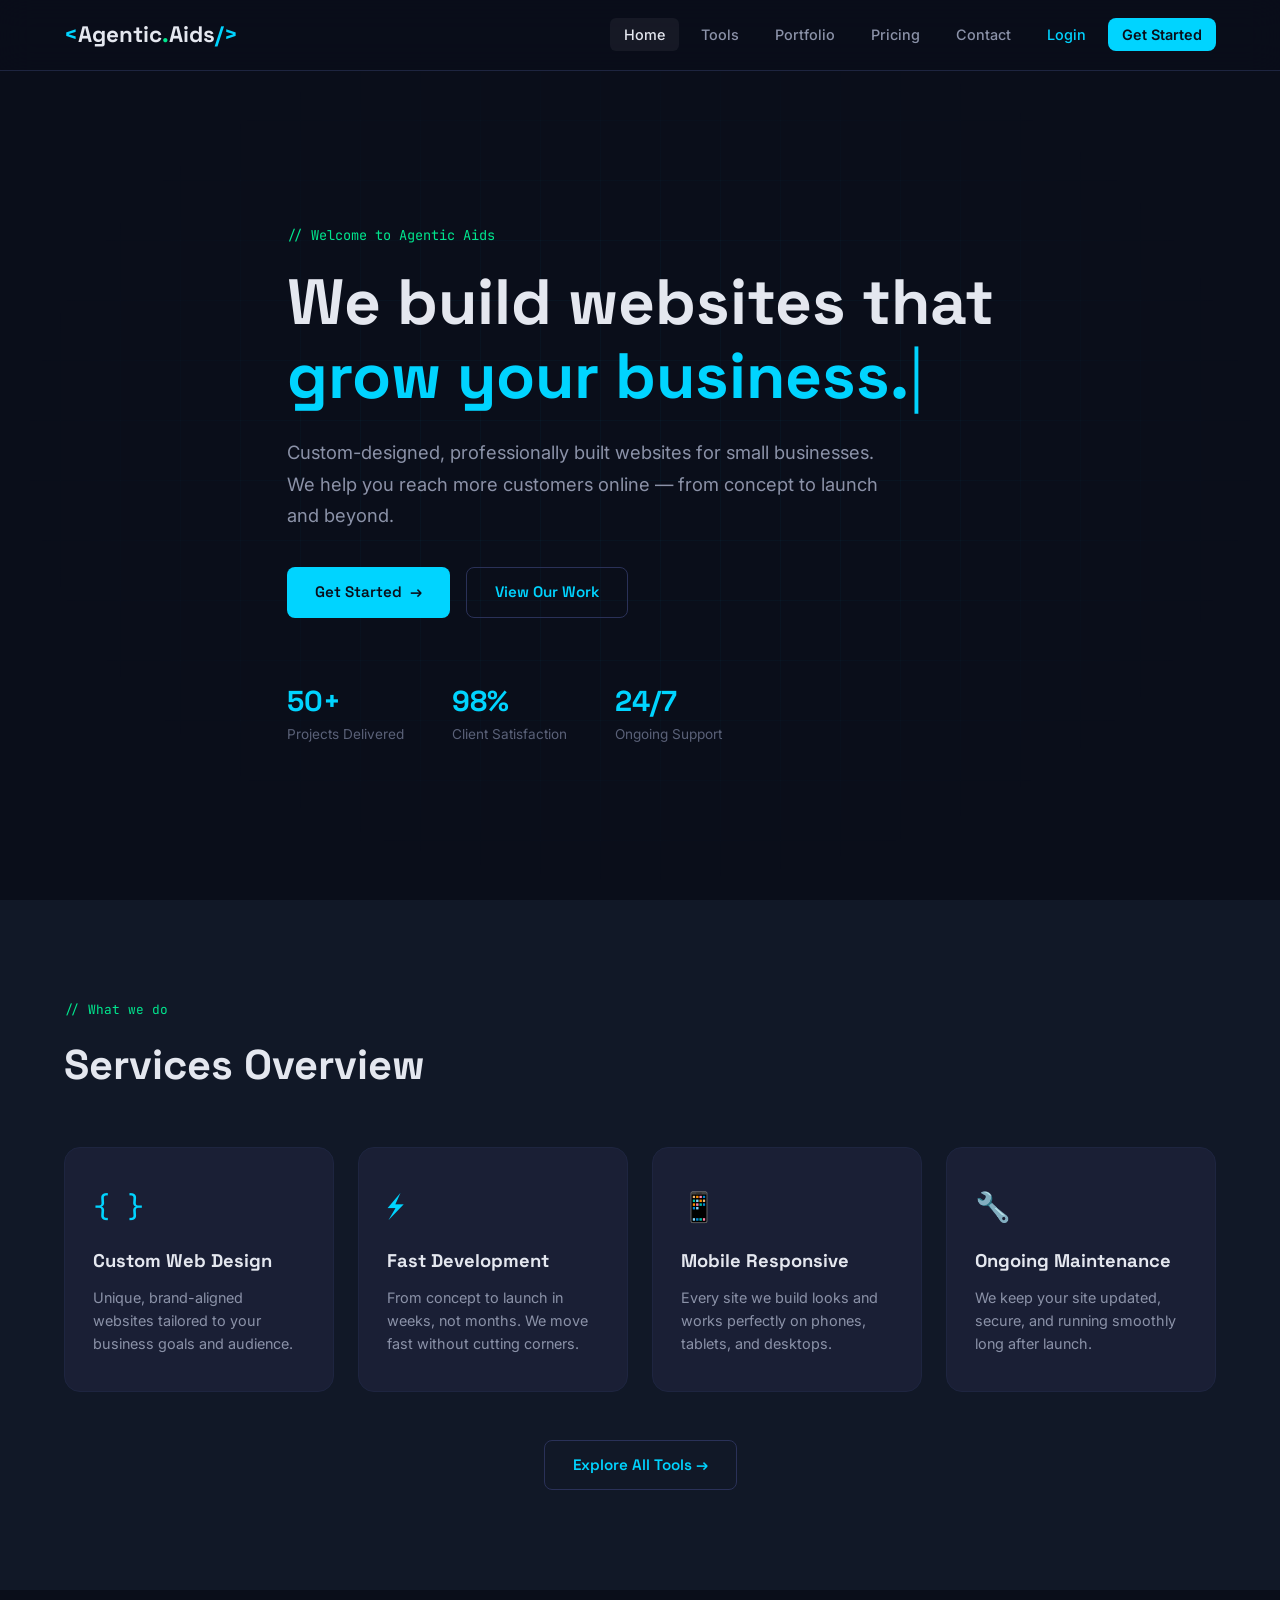
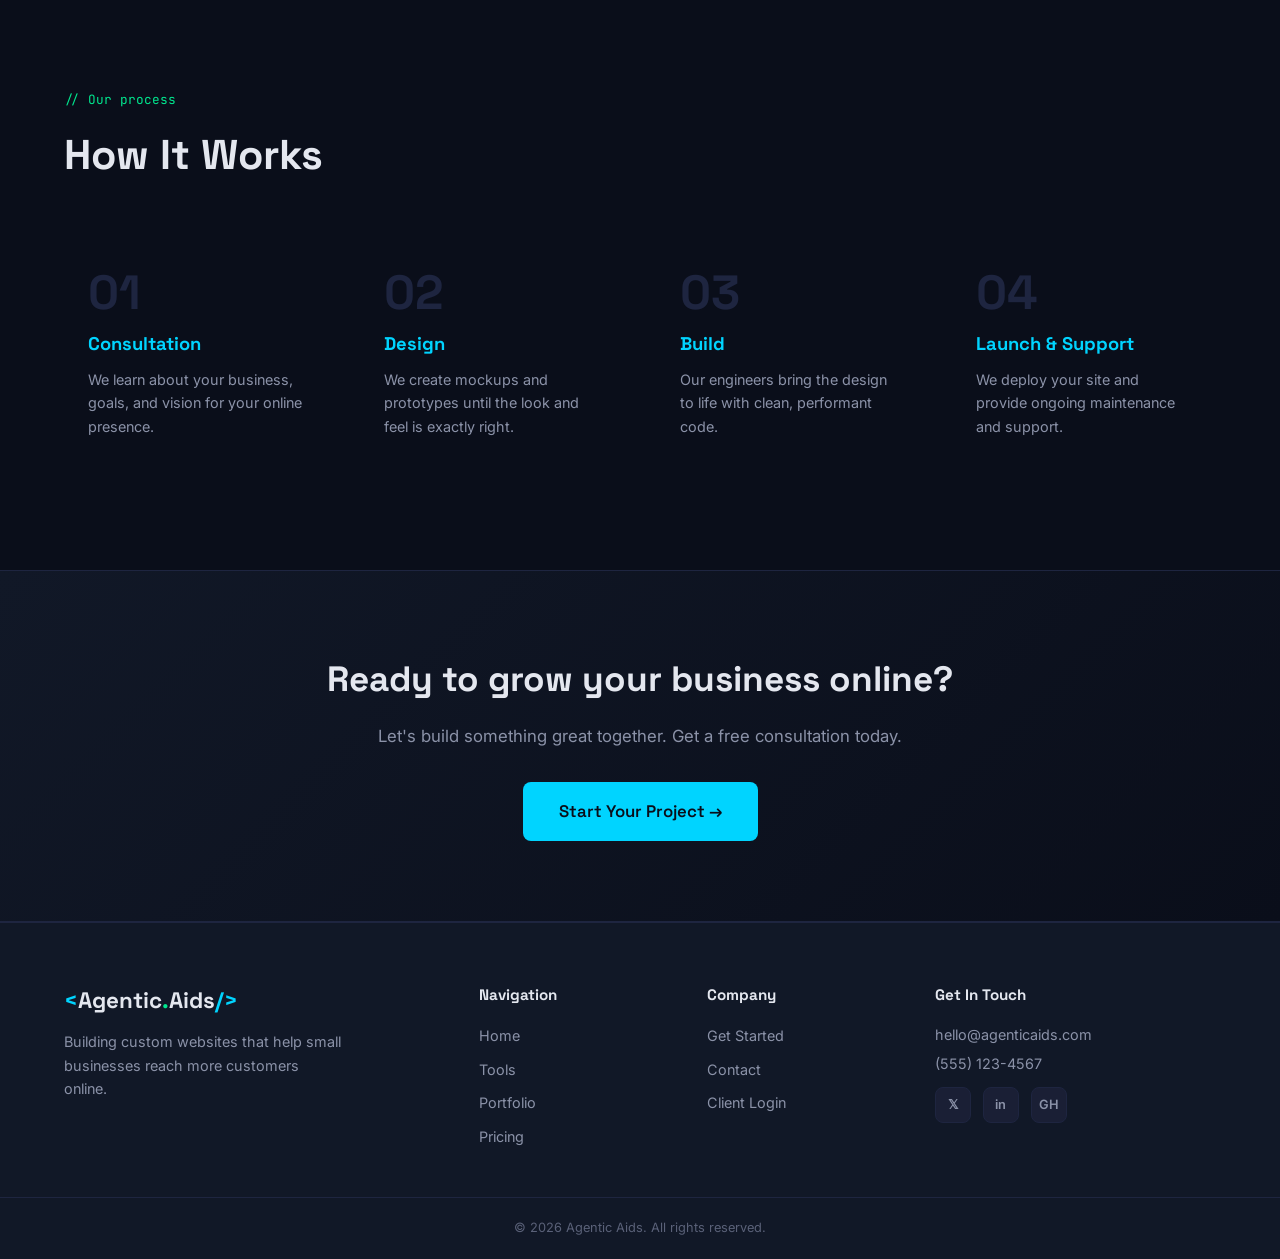
==== index.html @ c499a699 "Build complete Agentic Aids website with all pages and features - Home page with typing animation he" ====
<!DOCTYPE html>
<html lang="en">
<head>
  <meta charset="UTF-8">
  <meta name="viewport" content="width=device-width, initial-scale=1.0">
  <title>Agentic Aids – Custom Websites for Small Businesses</title>
  <link rel="preconnect" href="https://fonts.googleapis.com">
  <link rel="preconnect" href="https://fonts.gstatic.com" crossorigin>
  <link href="https://fonts.googleapis.com/css2?family=Space+Grotesk:wght@400;500;600;700&family=Inter:wght@300;400;500;600&family=JetBrains+Mono:wght@400;500&display=swap" rel="stylesheet">
  <link rel="stylesheet" href="css/style.css">
</head>
<body>
  <!-- Navbar -->
  <nav class="navbar" id="navbar">
    <div class="nav-container">
      <a href="index.html" class="nav-logo">
        <span class="logo-bracket">&lt;</span>Agentic<span class="logo-dot">.</span>Aids<span class="logo-bracket">/&gt;</span>
      </a>
      <button class="nav-toggle" id="navToggle" aria-label="Toggle navigation">
        <span></span><span></span><span></span>
      </button>
      <ul class="nav-menu" id="navMenu">
        <li><a href="index.html" class="nav-link active">Home</a></li>
        <li><a href="pages/tools.html" class="nav-link">Tools</a></li>
        <li><a href="pages/portfolio.html" class="nav-link">Portfolio</a></li>
        <li><a href="pages/pricing.html" class="nav-link">Pricing</a></li>
        <li><a href="pages/contact.html" class="nav-link">Contact</a></li>
        <li><a href="pages/login.html" class="nav-link nav-login">Login</a></li>
        <li><a href="pages/get-started.html" class="nav-link nav-cta">Get Started</a></li>
      </ul>
    </div>
  </nav>

  <!-- Hero Section -->
  <section class="hero">
    <div class="hero-bg-grid"></div>
    <div class="container hero-content">
      <p class="hero-tag">// Welcome to Agentic Aids</p>
      <h1 class="hero-title">
        We build websites that<br>
        <span class="typed-text" id="typedText"></span><span class="cursor">|</span>
      </h1>
      <p class="hero-subtitle">
        Custom-designed, professionally built websites for small businesses.
        We help you reach more customers online — from concept to launch and beyond.
      </p>
      <div class="hero-buttons">
        <a href="pages/get-started.html" class="btn btn-primary">Get Started <span class="btn-arrow">→</span></a>
        <a href="pages/portfolio.html" class="btn btn-outline">View Our Work</a>
      </div>
      <div class="hero-stats">
        <div class="stat">
          <span class="stat-number">50+</span>
          <span class="stat-label">Projects Delivered</span>
        </div>
        <div class="stat">
          <span class="stat-number">98%</span>
          <span class="stat-label">Client Satisfaction</span>
        </div>
        <div class="stat">
          <span class="stat-number">24/7</span>
          <span class="stat-label">Ongoing Support</span>
        </div>
      </div>
    </div>
  </section>

  <!-- Services Overview -->
  <section class="services-overview" id="services">
    <div class="container">
      <p class="section-tag">// What we do</p>
      <h2 class="section-title">Services Overview</h2>
      <div class="services-grid">
        <div class="service-card">
          <div class="service-icon">{ }</div>
          <h3>Custom Web Design</h3>
          <p>Unique, brand-aligned websites tailored to your business goals and audience.</p>
        </div>
        <div class="service-card">
          <div class="service-icon">⚡</div>
          <h3>Fast Development</h3>
          <p>From concept to launch in weeks, not months. We move fast without cutting corners.</p>
        </div>
        <div class="service-card">
          <div class="service-icon">📱</div>
          <h3>Mobile Responsive</h3>
          <p>Every site we build looks and works perfectly on phones, tablets, and desktops.</p>
        </div>
        <div class="service-card">
          <div class="service-icon">🔧</div>
          <h3>Ongoing Maintenance</h3>
          <p>We keep your site updated, secure, and running smoothly long after launch.</p>
        </div>
      </div>
      <div class="services-cta">
        <a href="pages/tools.html" class="btn btn-outline">Explore All Tools →</a>
      </div>
    </div>
  </section>

  <!-- How It Works -->
  <section class="how-it-works">
    <div class="container">
      <p class="section-tag">// Our process</p>
      <h2 class="section-title">How It Works</h2>
      <div class="process-steps">
        <div class="step">
          <div class="step-number">01</div>
          <h3>Consultation</h3>
          <p>We learn about your business, goals, and vision for your online presence.</p>
        </div>
        <div class="step">
          <div class="step-number">02</div>
          <h3>Design</h3>
          <p>We create mockups and prototypes until the look and feel is exactly right.</p>
        </div>
        <div class="step">
          <div class="step-number">03</div>
          <h3>Build</h3>
          <p>Our engineers bring the design to life with clean, performant code.</p>
        </div>
        <div class="step">
          <div class="step-number">04</div>
          <h3>Launch & Support</h3>
          <p>We deploy your site and provide ongoing maintenance and support.</p>
        </div>
      </div>
    </div>
  </section>

  <!-- CTA Section -->
  <section class="cta-section">
    <div class="container">
      <h2>Ready to grow your business online?</h2>
      <p>Let's build something great together. Get a free consultation today.</p>
      <a href="pages/get-started.html" class="btn btn-primary btn-lg">Start Your Project →</a>
    </div>
  </section>

  <!-- Footer -->
  <footer class="footer">
    <div class="container footer-grid">
      <div class="footer-brand">
        <a href="index.html" class="nav-logo">
          <span class="logo-bracket">&lt;</span>Agentic<span class="logo-dot">.</span>Aids<span class="logo-bracket">/&gt;</span>
        </a>
        <p>Building custom websites that help small businesses reach more customers online.</p>
      </div>
      <div class="footer-links">
        <h4>Navigation</h4>
        <ul>
          <li><a href="index.html">Home</a></li>
          <li><a href="pages/tools.html">Tools</a></li>
          <li><a href="pages/portfolio.html">Portfolio</a></li>
          <li><a href="pages/pricing.html">Pricing</a></li>
        </ul>
      </div>
      <div class="footer-links">
        <h4>Company</h4>
        <ul>
          <li><a href="pages/get-started.html">Get Started</a></li>
          <li><a href="pages/contact.html">Contact</a></li>
          <li><a href="pages/login.html">Client Login</a></li>
        </ul>
      </div>
      <div class="footer-contact">
        <h4>Get In Touch</h4>
        <p>hello@agenticaids.com</p>
        <p>(555) 123-4567</p>
        <div class="social-links">
          <a href="#" aria-label="Twitter">𝕏</a>
          <a href="#" aria-label="LinkedIn">in</a>
          <a href="#" aria-label="GitHub">GH</a>
        </div>
      </div>
    </div>
    <div class="footer-bottom">
      <p>&copy; 2026 Agentic Aids. All rights reserved.</p>
    </div>
  </footer>

  <script src="js/main.js"></script>
</body>
</html>
---- css/style.css ----
/* ========================================
   Agentic Aids – Main Stylesheet
   ======================================== */

/* --- CSS Variables / Theme --- */
:root {
  --bg-primary: #0a0e1a;
  --bg-secondary: #111827;
  --bg-card: #1a1f35;
  --bg-card-hover: #222845;
  --text-primary: #e4e7ef;
  --text-secondary: #8b92a8;
  --text-muted: #5a6178;
  --accent: #00d4ff;
  --accent-green: #00e88f;
  --accent-purple: #a855f7;
  --accent-glow: rgba(0, 212, 255, 0.15);
  --border: #1e2540;
  --border-hover: #2a3158;
  --radius: 10px;
  --radius-lg: 16px;
  --font-heading: 'Space Grotesk', sans-serif;
  --font-body: 'Inter', sans-serif;
  --font-mono: 'JetBrains Mono', monospace;
  --transition: 0.3s ease;
  --max-width: 1200px;
}

/* --- Reset & Base --- */
*, *::before, *::after {
  margin: 0;
  padding: 0;
  box-sizing: border-box;
}

html {
  scroll-behavior: smooth;
}

body {
  font-family: var(--font-body);
  background: var(--bg-primary);
  color: var(--text-primary);
  line-height: 1.6;
  -webkit-font-smoothing: antialiased;
}

a {
  color: var(--accent);
  text-decoration: none;
  transition: color var(--transition);
}

a:hover {
  color: var(--accent-green);
}

img {
  max-width: 100%;
  display: block;
}

.container {
  max-width: var(--max-width);
  margin: 0 auto;
  padding: 0 24px;
}

/* --- Navbar --- */
.navbar {
  position: fixed;
  top: 0;
  left: 0;
  right: 0;
  z-index: 1000;
  background: rgba(10, 14, 26, 0.85);
  backdrop-filter: blur(16px);
  border-bottom: 1px solid var(--border);
  transition: background var(--transition);
}

.nav-container {
  max-width: var(--max-width);
  margin: 0 auto;
  padding: 0 24px;
  display: flex;
  align-items: center;
  justify-content: space-between;
  height: 70px;
}

.nav-logo {
  font-family: var(--font-heading);
  font-size: 1.4rem;
  font-weight: 700;
  color: var(--text-primary);
}

.nav-logo:hover {
  color: var(--text-primary);
}

.logo-bracket {
  color: var(--accent);
}

.logo-dot {
  color: var(--accent-green);
}

.nav-menu {
  display: flex;
  align-items: center;
  list-style: none;
  gap: 8px;
}

.nav-link {
  font-family: var(--font-body);
  font-size: 0.9rem;
  font-weight: 500;
  color: var(--text-secondary);
  padding: 8px 14px;
  border-radius: 6px;
  transition: all var(--transition);
}

.nav-link:hover,
.nav-link.active {
  color: var(--text-primary);
  background: rgba(255, 255, 255, 0.05);
}

.nav-login {
  color: var(--accent);
}

.nav-cta {
  background: var(--accent);
  color: var(--bg-primary) !important;
  font-weight: 600;
  border-radius: 8px;
}

.nav-cta:hover {
  background: var(--accent-green);
  color: var(--bg-primary) !important;
}

/* Hamburger */
.nav-toggle {
  display: none;
  flex-direction: column;
  gap: 5px;
  background: none;
  border: none;
  cursor: pointer;
  padding: 4px;
}

.nav-toggle span {
  display: block;
  width: 24px;
  height: 2px;
  background: var(--text-primary);
  border-radius: 2px;
  transition: all var(--transition);
}

/* --- Buttons --- */
.btn {
  display: inline-flex;
  align-items: center;
  gap: 8px;
  font-family: var(--font-heading);
  font-size: 0.95rem;
  font-weight: 600;
  padding: 12px 28px;
  border-radius: 8px;
  border: none;
  cursor: pointer;
  transition: all var(--transition);
  text-decoration: none;
}

.btn-primary {
  background: var(--accent);
  color: var(--bg-primary);
}

.btn-primary:hover {
  background: var(--accent-green);
  color: var(--bg-primary);
  transform: translateY(-2px);
  box-shadow: 0 8px 30px rgba(0, 212, 255, 0.25);
}

.btn-outline {
  background: transparent;
  color: var(--accent);
  border: 1px solid var(--border-hover);
}

.btn-outline:hover {
  border-color: var(--accent);
  background: var(--accent-glow);
  color: var(--accent);
  transform: translateY(-2px);
}

.btn-lg {
  padding: 16px 36px;
  font-size: 1.05rem;
}

.btn-arrow {
  transition: transform var(--transition);
}

.btn:hover .btn-arrow {
  transform: translateX(4px);
}

/* --- Hero --- */
.hero {
  position: relative;
  min-height: 100vh;
  display: flex;
  align-items: center;
  padding-top: 70px;
  overflow: hidden;
}

.hero-bg-grid {
  position: absolute;
  inset: 0;
  background-image:
    linear-gradient(rgba(0, 212, 255, 0.03) 1px, transparent 1px),
    linear-gradient(90deg, rgba(0, 212, 255, 0.03) 1px, transparent 1px);
  background-size: 60px 60px;
  mask-image: radial-gradient(ellipse at center, black 30%, transparent 70%);
}

.hero-content {
  position: relative;
  z-index: 1;
  padding: 80px 24px;
}

.hero-tag {
  font-family: var(--font-mono);
  font-size: 0.85rem;
  color: var(--accent-green);
  margin-bottom: 20px;
}

.hero-title {
  font-family: var(--font-heading);
  font-size: clamp(2.4rem, 5vw, 4rem);
  font-weight: 700;
  line-height: 1.15;
  margin-bottom: 24px;
}

.typed-text {
  color: var(--accent);
}

.cursor {
  color: var(--accent);
  animation: blink 1s step-end infinite;
  font-weight: 300;
}

@keyframes blink {
  50% { opacity: 0; }
}

.hero-subtitle {
  font-size: 1.15rem;
  color: var(--text-secondary);
  max-width: 600px;
  margin-bottom: 36px;
  line-height: 1.7;
}

.hero-buttons {
  display: flex;
  gap: 16px;
  flex-wrap: wrap;
  margin-bottom: 60px;
}

.hero-stats {
  display: flex;
  gap: 48px;
  flex-wrap: wrap;
}

.stat {
  display: flex;
  flex-direction: column;
}

.stat-number {
  font-family: var(--font-heading);
  font-size: 1.8rem;
  font-weight: 700;
  color: var(--accent);
}

.stat-label {
  font-size: 0.85rem;
  color: var(--text-muted);
}

/* --- Section Styles --- */
.section-tag {
  font-family: var(--font-mono);
  font-size: 0.8rem;
  color: var(--accent-green);
  margin-bottom: 12px;
}

.section-title {
  font-family: var(--font-heading);
  font-size: clamp(1.8rem, 3.5vw, 2.6rem);
  font-weight: 700;
  margin-bottom: 48px;
}

/* --- Services Overview --- */
.services-overview {
  padding: 100px 0;
  background: var(--bg-secondary);
}

.services-grid {
  display: grid;
  grid-template-columns: repeat(auto-fit, minmax(260px, 1fr));
  gap: 24px;
  margin-bottom: 48px;
}

.service-card {
  background: var(--bg-card);
  border: 1px solid var(--border);
  border-radius: var(--radius-lg);
  padding: 36px 28px;
  transition: all var(--transition);
}

.service-card:hover {
  border-color: var(--accent);
  background: var(--bg-card-hover);
  transform: translateY(-4px);
  box-shadow: 0 12px 40px rgba(0, 212, 255, 0.08);
}

.service-icon {
  font-family: var(--font-mono);
  font-size: 1.8rem;
  margin-bottom: 16px;
  color: var(--accent);
}

.service-card h3 {
  font-family: var(--font-heading);
  font-size: 1.15rem;
  margin-bottom: 10px;
}

.service-card p {
  color: var(--text-secondary);
  font-size: 0.9rem;
  line-height: 1.6;
}

.services-cta {
  text-align: center;
}

/* --- How It Works --- */
.how-it-works {
  padding: 100px 0;
}

.process-steps {
  display: grid;
  grid-template-columns: repeat(auto-fit, minmax(240px, 1fr));
  gap: 32px;
}

.step {
  position: relative;
  padding: 32px 24px;
}

.step-number {
  font-family: var(--font-heading);
  font-size: 3rem;
  font-weight: 700;
  color: var(--border);
  margin-bottom: 12px;
  line-height: 1;
}

.step h3 {
  font-family: var(--font-heading);
  font-size: 1.15rem;
  margin-bottom: 10px;
  color: var(--accent);
}

.step p {
  color: var(--text-secondary);
  font-size: 0.9rem;
}

/* --- CTA Section --- */
.cta-section {
  padding: 80px 0;
  text-align: center;
  background: linear-gradient(135deg, var(--bg-secondary) 0%, var(--bg-primary) 100%);
  border-top: 1px solid var(--border);
  border-bottom: 1px solid var(--border);
}

.cta-section h2 {
  font-family: var(--font-heading);
  font-size: clamp(1.6rem, 3vw, 2.2rem);
  margin-bottom: 16px;
}

.cta-section p {
  color: var(--text-secondary);
  margin-bottom: 32px;
  font-size: 1.05rem;
}

/* --- Footer --- */
.footer {
  padding: 60px 0 0;
  background: var(--bg-secondary);
  border-top: 1px solid var(--border);
}

.footer-grid {
  display: grid;
  grid-template-columns: 2fr 1fr 1fr 1.5fr;
  gap: 40px;
  padding-bottom: 40px;
}

.footer-brand p {
  color: var(--text-secondary);
  font-size: 0.9rem;
  margin-top: 12px;
  max-width: 280px;
}

.footer-links h4,
.footer-contact h4 {
  font-family: var(--font-heading);
  font-size: 0.95rem;
  margin-bottom: 16px;
  color: var(--text-primary);
}

.footer-links ul {
  list-style: none;
}

.footer-links li {
  margin-bottom: 8px;
}

.footer-links a {
  color: var(--text-secondary);
  font-size: 0.9rem;
}

.footer-links a:hover {
  color: var(--accent);
}

.footer-contact p {
  color: var(--text-secondary);
  font-size: 0.9rem;
  margin-bottom: 6px;
}

.social-links {
  display: flex;
  gap: 12px;
  margin-top: 12px;
}

.social-links a {
  display: flex;
  align-items: center;
  justify-content: center;
  width: 36px;
  height: 36px;
  border-radius: 8px;
  background: var(--bg-card);
  border: 1px solid var(--border);
  color: var(--text-secondary);
  font-size: 0.8rem;
  font-weight: 600;
  transition: all var(--transition);
}

.social-links a:hover {
  border-color: var(--accent);
  color: var(--accent);
  background: var(--accent-glow);
}

.footer-bottom {
  border-top: 1px solid var(--border);
  padding: 20px 0;
  text-align: center;
}

.footer-bottom p {
  color: var(--text-muted);
  font-size: 0.8rem;
}

/* --- Page Header (for sub-pages) --- */
.page-header {
  padding: 140px 0 60px;
  background: var(--bg-secondary);
  border-bottom: 1px solid var(--border);
}

.page-header .section-tag {
  margin-bottom: 8px;
}

.page-header .section-title {
  margin-bottom: 12px;
}

.page-header p {
  color: var(--text-secondary);
  max-width: 600px;
  font-size: 1.05rem;
}

/* --- Forms --- */
.form-group {
  margin-bottom: 20px;
}

.form-group label {
  display: block;
  font-family: var(--font-heading);
  font-size: 0.85rem;
  font-weight: 500;
  color: var(--text-secondary);
  margin-bottom: 6px;
}

.form-group input,
.form-group textarea,
.form-group select {
  width: 100%;
  padding: 12px 16px;
  background: var(--bg-card);
  border: 1px solid var(--border);
  border-radius: 8px;
  color: var(--text-primary);
  font-family: var(--font-body);
  font-size: 0.95rem;
  transition: all var(--transition);
}

.form-group input:focus,
.form-group textarea:focus,
.form-group select:focus {
  outline: none;
  border-color: var(--accent);
  box-shadow: 0 0 0 3px var(--accent-glow);
}

.form-group textarea {
  resize: vertical;
  min-height: 120px;
}

.form-group input::placeholder,
.form-group textarea::placeholder {
  color: var(--text-muted);
}

.form-error {
  color: #ff5c5c;
  font-size: 0.8rem;
  margin-top: 4px;
  display: none;
}

.form-group.error input,
.form-group.error textarea {
  border-color: #ff5c5c;
}

.form-group.error .form-error {
  display: block;
}

/* --- Tools Page --- */
.tools-grid {
  display: grid;
  grid-template-columns: repeat(auto-fit, minmax(300px, 1fr));
  gap: 24px;
  padding: 80px 0;
}

.tool-card {
  background: var(--bg-card);
  border: 1px solid var(--border);
  border-radius: var(--radius-lg);
  padding: 36px 28px;
  transition: all var(--transition);
}

.tool-card:hover {
  border-color: var(--accent);
  transform: translateY(-4px);
  box-shadow: 0 12px 40px rgba(0, 212, 255, 0.08);
}

.tool-icon {
  width: 48px;
  height: 48px;
  border-radius: 12px;
  background: var(--accent-glow);
  display: flex;
  align-items: center;
  justify-content: center;
  font-size: 1.4rem;
  margin-bottom: 20px;
}

.tool-card h3 {
  font-family: var(--font-heading);
  font-size: 1.1rem;
  margin-bottom: 10px;
}

.tool-card p {
  color: var(--text-secondary);
  font-size: 0.9rem;
  line-height: 1.6;
}

.tool-card .tool-tags {
  display: flex;
  flex-wrap: wrap;
  gap: 8px;
  margin-top: 16px;
}

.tool-tag {
  font-family: var(--font-mono);
  font-size: 0.7rem;
  padding: 4px 10px;
  background: rgba(0, 212, 255, 0.08);
  border: 1px solid var(--border);
  border-radius: 20px;
  color: var(--accent);
}

/* --- Portfolio Page --- */
.portfolio-grid {
  display: grid;
  grid-template-columns: repeat(auto-fit, minmax(340px, 1fr));
  gap: 28px;
  padding: 80px 0;
}

.portfolio-card {
  background: var(--bg-card);
  border: 1px solid var(--border);
  border-radius: var(--radius-lg);
  overflow: hidden;
  transition: all var(--transition);
}

.portfolio-card:hover {
  border-color: var(--accent);
  transform: translateY(-4px);
  box-shadow: 0 12px 40px rgba(0, 212, 255, 0.08);
}

.portfolio-image {
  width: 100%;
  height: 200px;
  background: linear-gradient(135deg, var(--bg-secondary), var(--bg-card-hover));
  display: flex;
  align-items: center;
  justify-content: center;
  font-family: var(--font-mono);
  color: var(--text-muted);
  font-size: 0.85rem;
  border-bottom: 1px solid var(--border);
}

.portfolio-info {
  padding: 24px;
}

.portfolio-info h3 {
  font-family: var(--font-heading);
  font-size: 1.1rem;
  margin-bottom: 8px;
}

.portfolio-info p {
  color: var(--text-secondary);
  font-size: 0.9rem;
  margin-bottom: 12px;
  line-height: 1.6;
}

.portfolio-tech {
  display: flex;
  flex-wrap: wrap;
  gap: 6px;
  margin-bottom: 16px;
}

.portfolio-tech span {
  font-family: var(--font-mono);
  font-size: 0.7rem;
  padding: 3px 10px;
  background: rgba(0, 232, 143, 0.08);
  border: 1px solid rgba(0, 232, 143, 0.2);
  border-radius: 20px;
  color: var(--accent-green);
}

.portfolio-link {
  font-family: var(--font-heading);
  font-size: 0.85rem;
  font-weight: 600;
}

/* --- Pricing Page --- */
.pricing-grid {
  display: grid;
  grid-template-columns: repeat(auto-fit, minmax(300px, 1fr));
  gap: 28px;
  padding: 80px 0;
}

.pricing-card {
  background: var(--bg-card);
  border: 1px solid var(--border);
  border-radius: var(--radius-lg);
  padding: 40px 32px;
  transition: all var(--transition);
  position: relative;
}

.pricing-card.popular {
  border-color: var(--accent);
  box-shadow: 0 0 60px rgba(0, 212, 255, 0.1);
}

.pricing-badge {
  position: absolute;
  top: -12px;
  left: 50%;
  transform: translateX(-50%);
  background: var(--accent);
  color: var(--bg-primary);
  font-family: var(--font-heading);
  font-size: 0.75rem;
  font-weight: 700;
  padding: 4px 16px;
  border-radius: 20px;
  text-transform: uppercase;
  letter-spacing: 0.05em;
}

.pricing-card h3 {
  font-family: var(--font-heading);
  font-size: 1.2rem;
  margin-bottom: 8px;
}

.pricing-card .price {
  font-family: var(--font-heading);
  font-size: 2.8rem;
  font-weight: 700;
  color: var(--accent);
  margin-bottom: 4px;
}

.pricing-card .price-period {
  color: var(--text-muted);
  font-size: 0.85rem;
  margin-bottom: 28px;
}

.pricing-features {
  list-style: none;
  margin-bottom: 32px;
}

.pricing-features li {
  padding: 8px 0;
  font-size: 0.9rem;
  color: var(--text-secondary);
  border-bottom: 1px solid var(--border);
  display: flex;
  align-items: center;
  gap: 10px;
}

.pricing-features li::before {
  content: '✓';
  color: var(--accent-green);
  font-weight: 700;
}

.pricing-card .btn {
  width: 100%;
  justify-content: center;
}

/* --- Contact Page --- */
.contact-grid {
  display: grid;
  grid-template-columns: 1.2fr 1fr;
  gap: 48px;
  padding: 80px 0;
}

.contact-info-cards {
  display: flex;
  flex-direction: column;
  gap: 20px;
}

.contact-info-card {
  background: var(--bg-card);
  border: 1px solid var(--border);
  border-radius: var(--radius);
  padding: 24px;
}

.contact-info-card h4 {
  font-family: var(--font-heading);
  font-size: 0.95rem;
  margin-bottom: 8px;
}

.contact-info-card p {
  color: var(--text-secondary);
  font-size: 0.9rem;
}

/* --- Login Page --- */
.auth-container {
  min-height: 100vh;
  display: flex;
  align-items: center;
  justify-content: center;
  padding: 100px 24px 40px;
}

.auth-card {
  background: var(--bg-card);
  border: 1px solid var(--border);
  border-radius: var(--radius-lg);
  padding: 48px 40px;
  width: 100%;
  max-width: 440px;
}

.auth-card h2 {
  font-family: var(--font-heading);
  font-size: 1.6rem;
  margin-bottom: 8px;
}

.auth-card .auth-subtitle {
  color: var(--text-secondary);
  font-size: 0.9rem;
  margin-bottom: 32px;
}

.auth-tabs {
  display: flex;
  gap: 4px;
  background: var(--bg-primary);
  border-radius: 8px;
  padding: 4px;
  margin-bottom: 28px;
}

.auth-tab {
  flex: 1;
  padding: 10px;
  text-align: center;
  font-family: var(--font-heading);
  font-size: 0.9rem;
  font-weight: 600;
  background: none;
  border: none;
  color: var(--text-muted);
  border-radius: 6px;
  cursor: pointer;
  transition: all var(--transition);
}

.auth-tab.active {
  background: var(--bg-card-hover);
  color: var(--text-primary);
}

.auth-form {
  display: none;
}

.auth-form.active {
  display: block;
}

.auth-card .btn {
  width: 100%;
  justify-content: center;
  margin-top: 8px;
}

.password-toggle {
  position: relative;
}

.password-toggle button {
  position: absolute;
  right: 12px;
  top: 50%;
  transform: translateY(-50%);
  background: none;
  border: none;
  color: var(--text-muted);
  cursor: pointer;
  font-size: 0.8rem;
  font-family: var(--font-mono);
}

/* --- Get Started Page --- */
.get-started-grid {
  display: grid;
  grid-template-columns: 1fr 1fr;
  gap: 60px;
  padding: 80px 0;
}

.process-timeline {
  display: flex;
  flex-direction: column;
  gap: 28px;
}

.timeline-step {
  display: flex;
  gap: 20px;
}

.timeline-dot {
  width: 40px;
  height: 40px;
  border-radius: 50%;
  background: var(--accent-glow);
  border: 2px solid var(--accent);
  display: flex;
  align-items: center;
  justify-content: center;
  font-family: var(--font-heading);
  font-size: 0.85rem;
  font-weight: 700;
  color: var(--accent);
  flex-shrink: 0;
}

.timeline-content h4 {
  font-family: var(--font-heading);
  font-size: 1rem;
  margin-bottom: 4px;
}

.timeline-content p {
  color: var(--text-secondary);
  font-size: 0.85rem;
}

/* --- Success Message --- */
.form-success {
  display: none;
  text-align: center;
  padding: 40px 20px;
}

.form-success.show {
  display: block;
}

.form-success h3 {
  font-family: var(--font-heading);
  font-size: 1.4rem;
  color: var(--accent-green);
  margin-bottom: 12px;
}

.form-success p {
  color: var(--text-secondary);
}

/* --- Responsive --- */
@media (max-width: 768px) {
  .nav-toggle {
    display: flex;
  }

  .nav-menu {
    position: fixed;
    top: 70px;
    left: 0;
    right: 0;
    bottom: 0;
    background: var(--bg-primary);
    flex-direction: column;
    align-items: center;
    justify-content: center;
    gap: 12px;
    transform: translateX(100%);
    transition: transform var(--transition);
  }

  .nav-menu.open {
    transform: translateX(0);
  }

  .hero-content {
    padding: 40px 24px;
  }

  .hero-stats {
    gap: 24px;
  }

  .footer-grid {
    grid-template-columns: 1fr;
    gap: 32px;
  }

  .contact-grid {
    grid-template-columns: 1fr;
  }

  .get-started-grid {
    grid-template-columns: 1fr;
  }

  .pricing-grid {
    grid-template-columns: 1fr;
    max-width: 400px;
    margin: 0 auto;
  }

  .portfolio-grid {
    grid-template-columns: 1fr;
  }

  .auth-card {
    padding: 32px 24px;
  }
}

@media (max-width: 480px) {
  .hero-title {
    font-size: 1.8rem;
  }

  .hero-buttons {
    flex-direction: column;
  }

  .hero-buttons .btn {
    width: 100%;
    justify-content: center;
  }
}
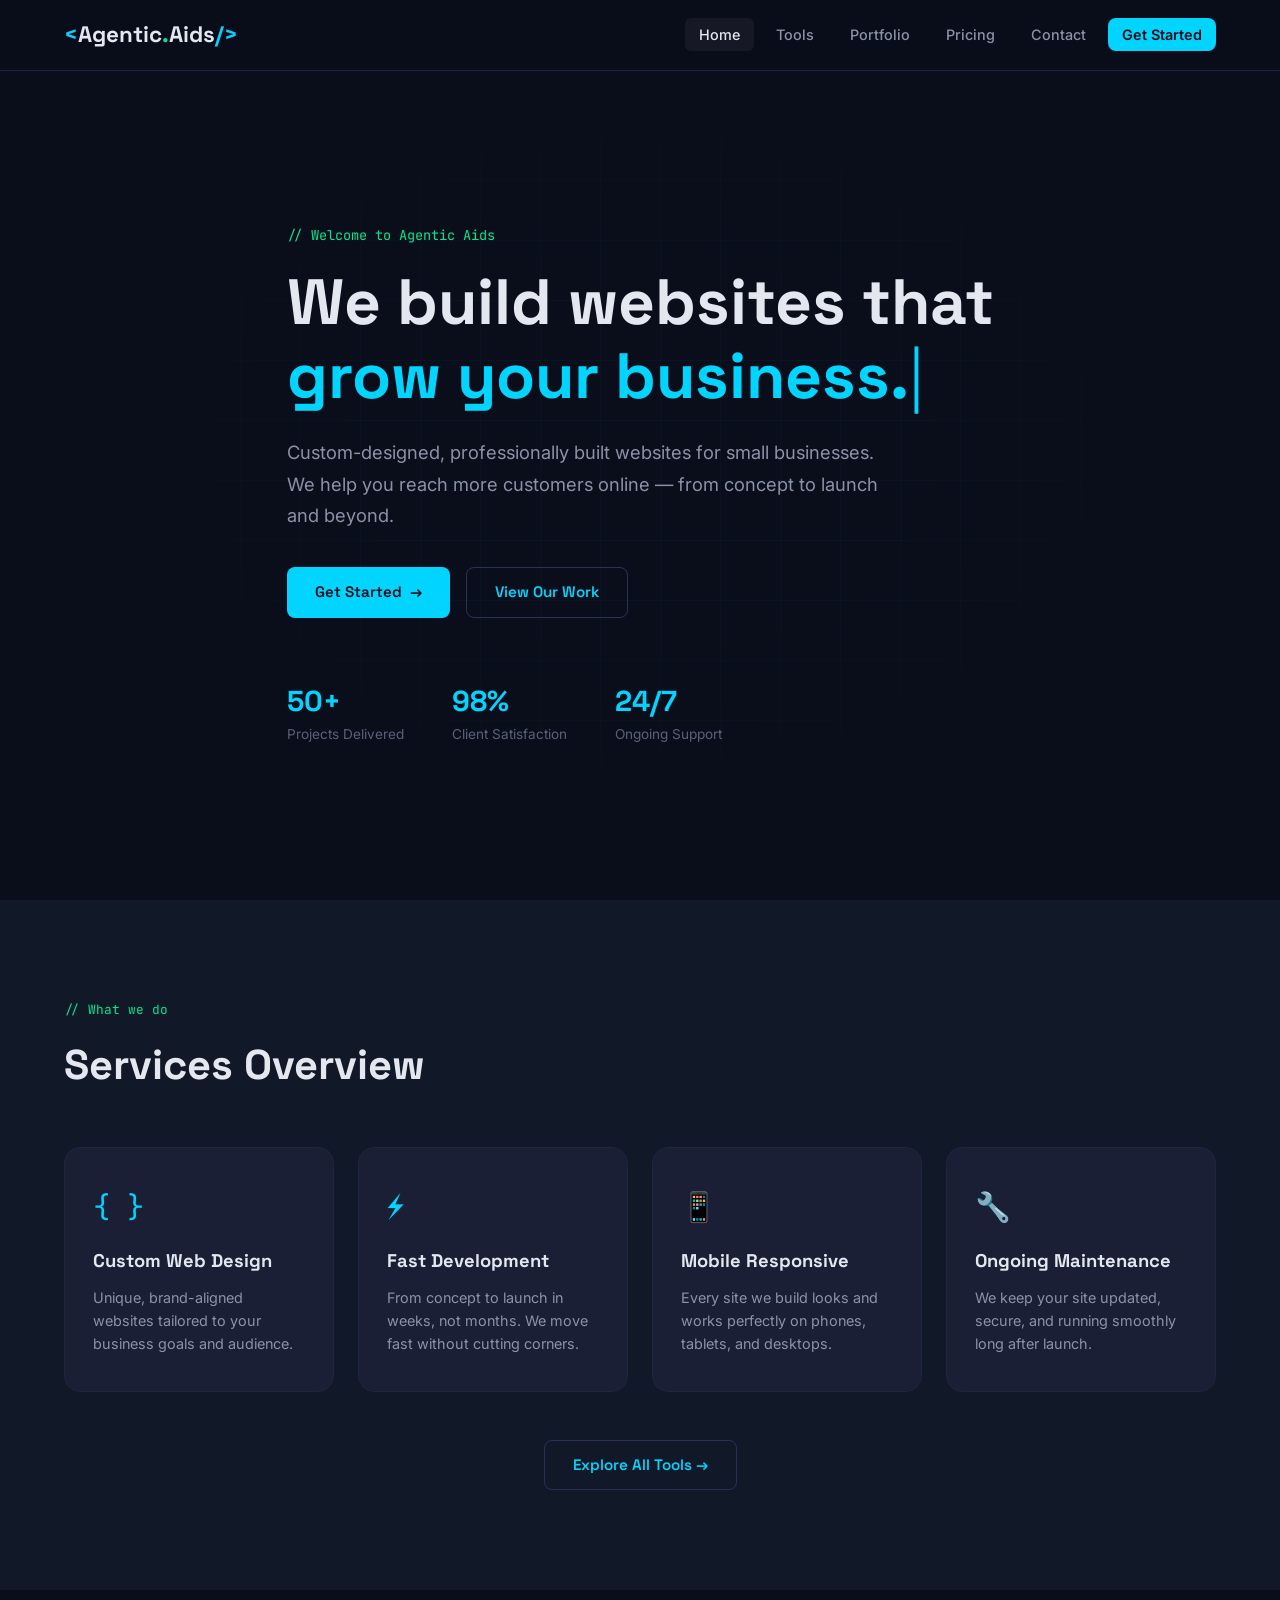
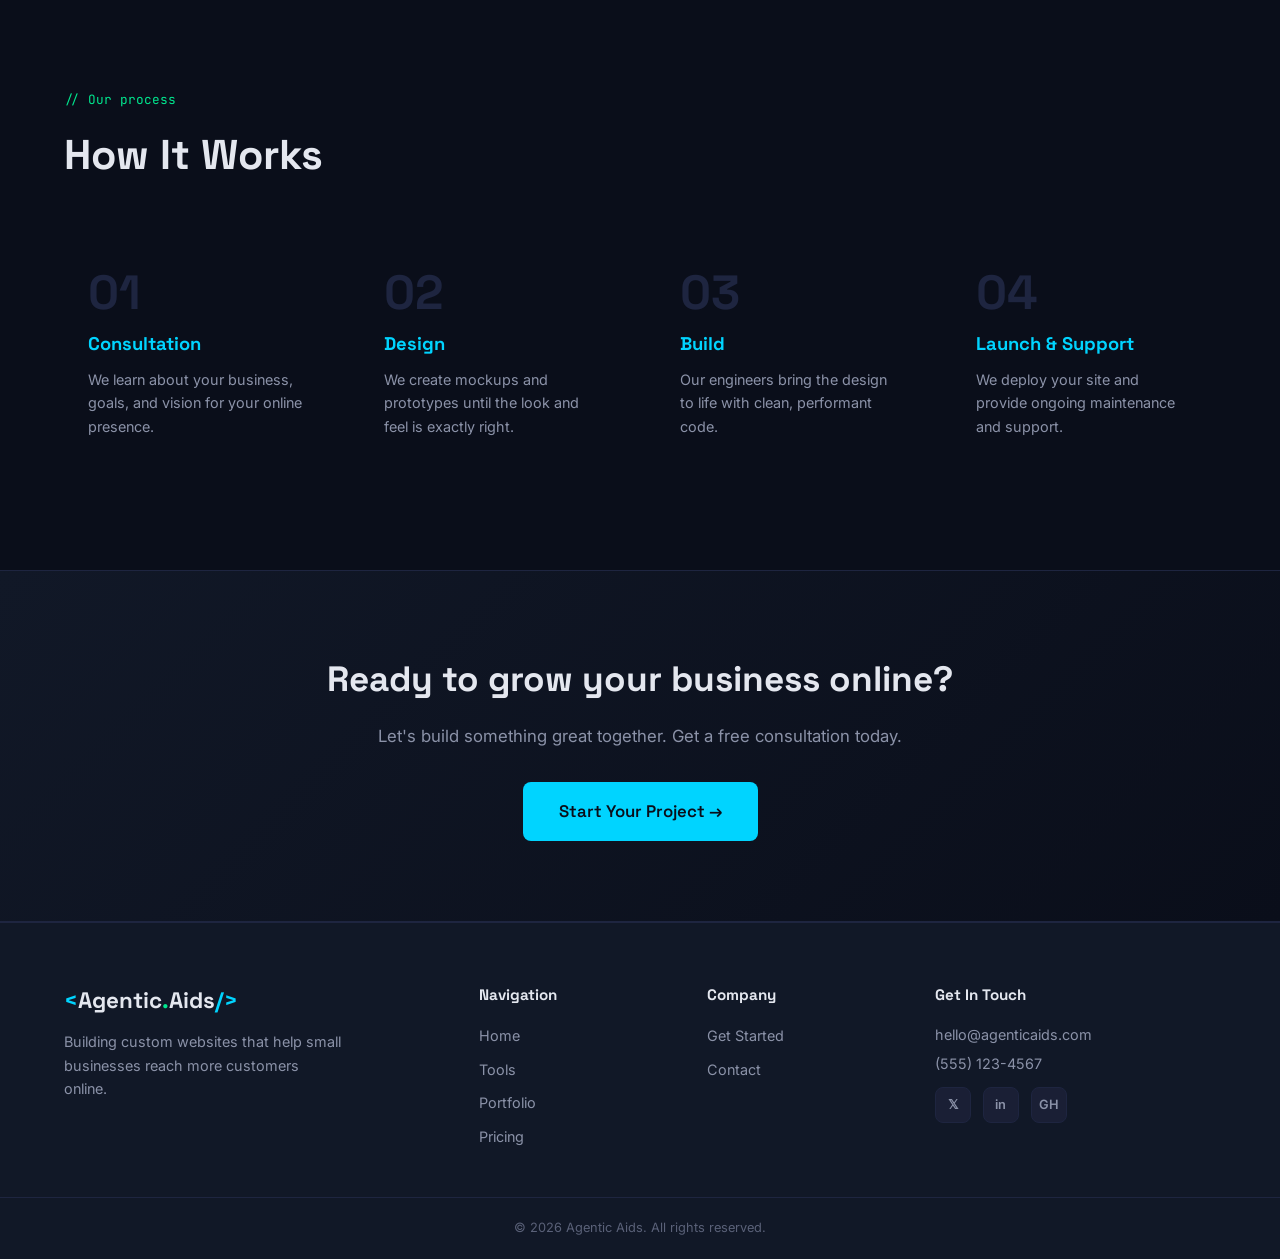
==== commit 0ceacde7: "Hide login link from navbar and footer across all pages Login page and auth functionality kept intac" ====
--- a/index.html
+++ b/index.html
@@ -25,7 +25,7 @@
         <li><a href="pages/portfolio.html" class="nav-link">Portfolio</a></li>
         <li><a href="pages/pricing.html" class="nav-link">Pricing</a></li>
         <li><a href="pages/contact.html" class="nav-link">Contact</a></li>
-        <li><a href="pages/login.html" class="nav-link nav-login">Login</a></li>
+        <!-- <li><a href="pages/login.html" class="nav-link nav-login">Login</a></li> -->
         <li><a href="pages/get-started.html" class="nav-link nav-cta">Get Started</a></li>
       </ul>
     </div>
@@ -160,7 +160,7 @@
         <ul>
           <li><a href="pages/get-started.html">Get Started</a></li>
           <li><a href="pages/contact.html">Contact</a></li>
-          <li><a href="pages/login.html">Client Login</a></li>
+          <!-- <li><a href="pages/login.html">Client Login</a></li> -->
         </ul>
       </div>
       <div class="footer-contact">
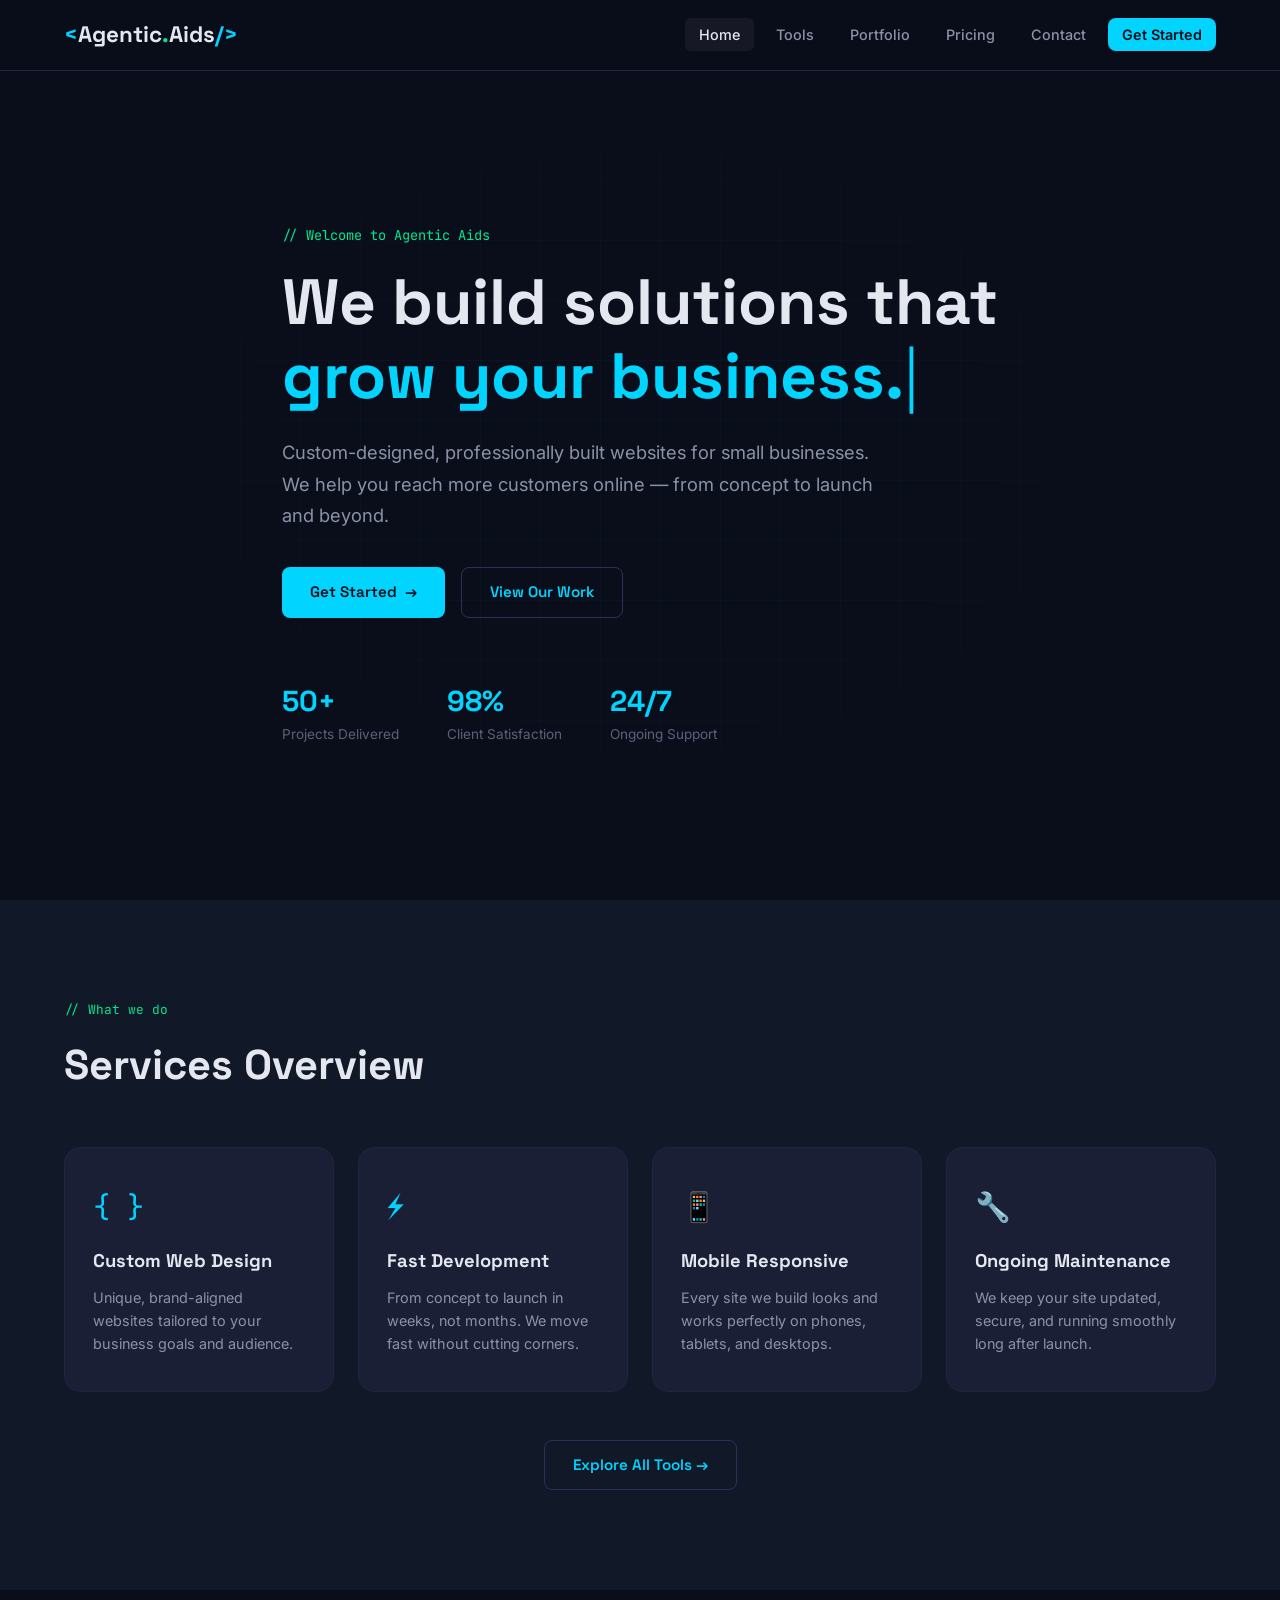
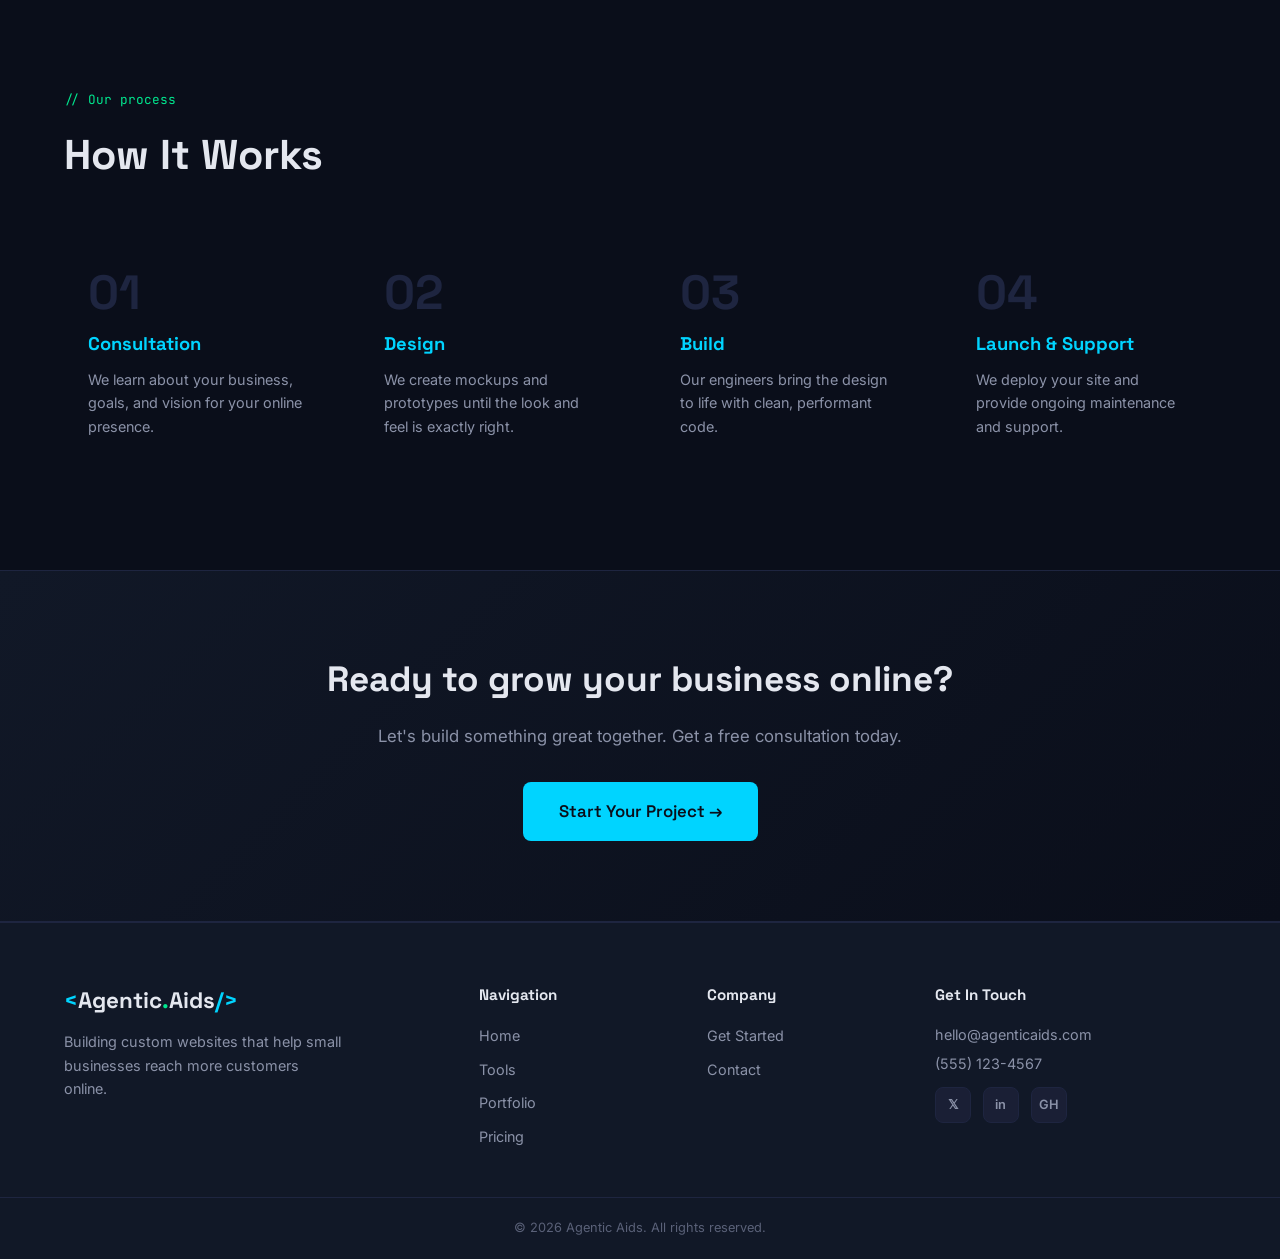
==== commit 1197dac9: "Update index.html" ====
--- a/index.html
+++ b/index.html
@@ -37,7 +37,7 @@
     <div class="container hero-content">
       <p class="hero-tag">// Welcome to Agentic Aids</p>
       <h1 class="hero-title">
-        We build websites that<br>
+        We build solutions that<br>
         <span class="typed-text" id="typedText"></span><span class="cursor">|</span>
       </h1>
       <p class="hero-subtitle">
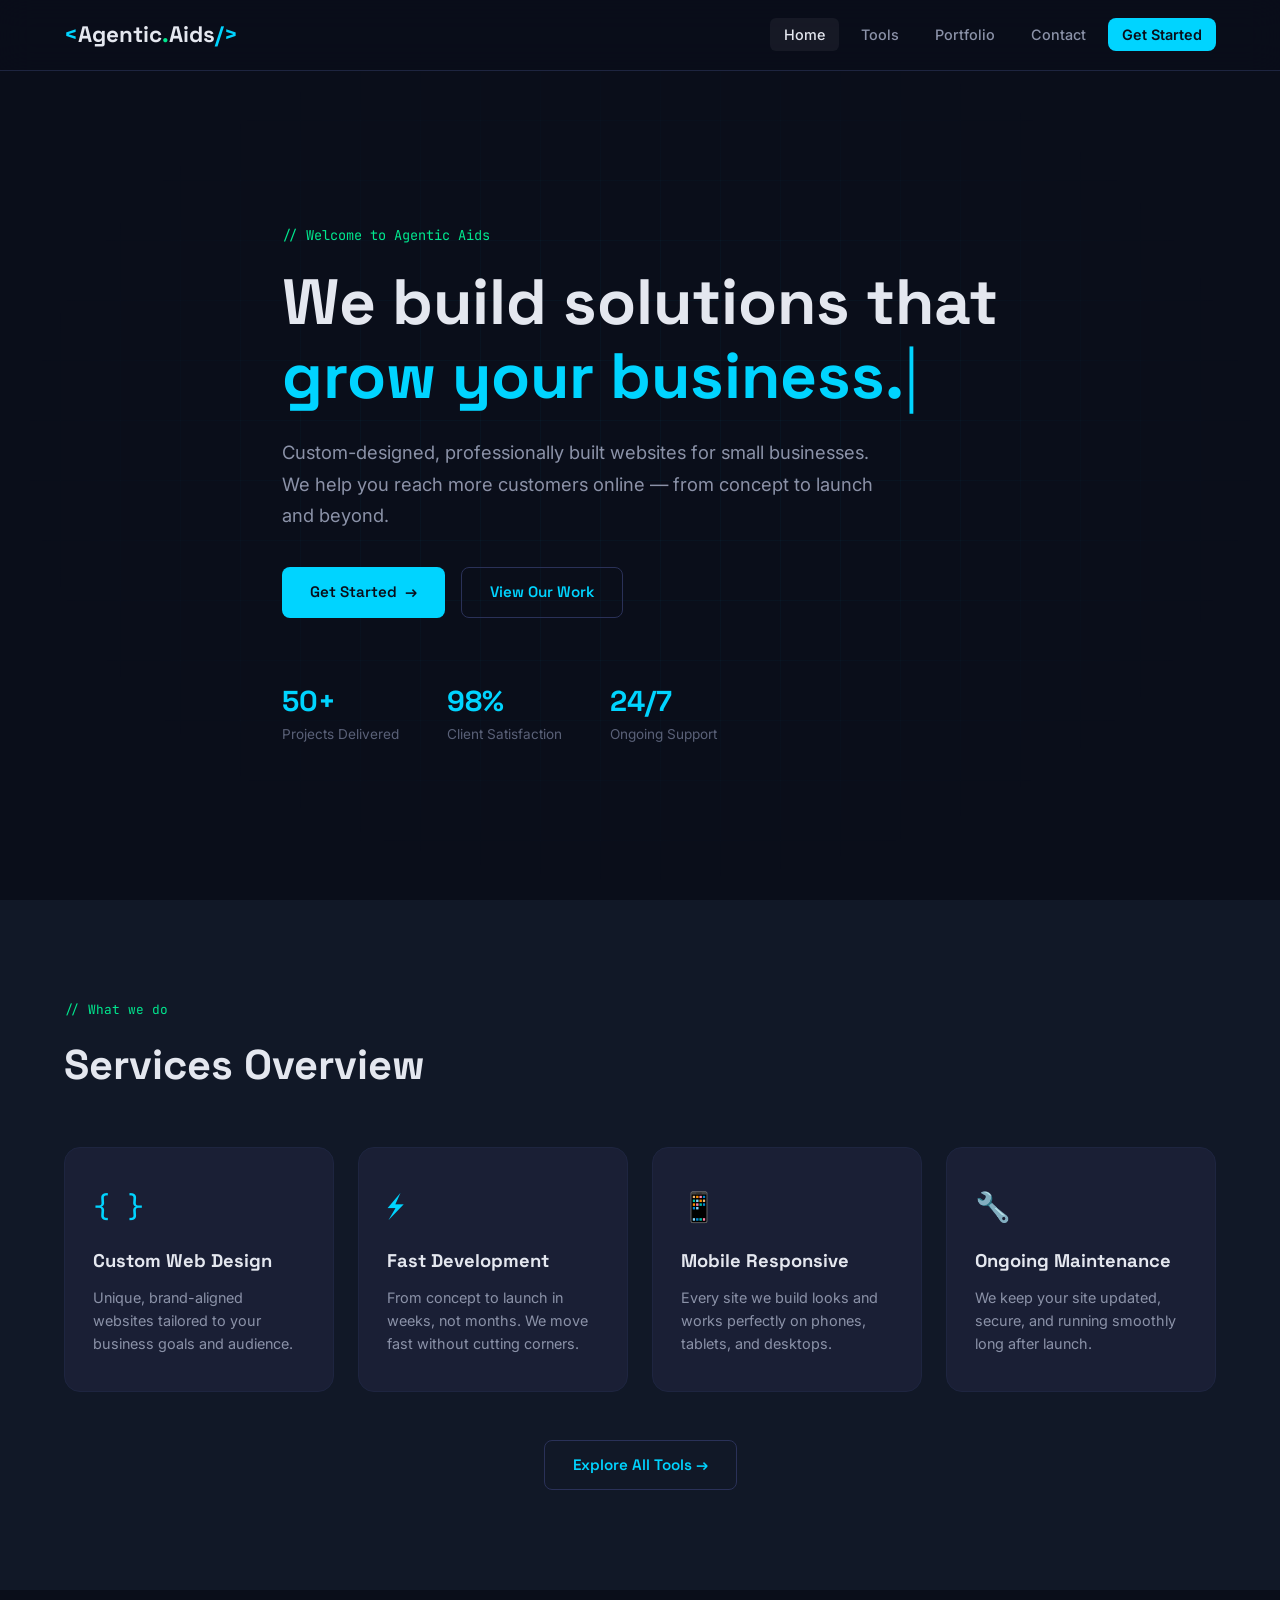
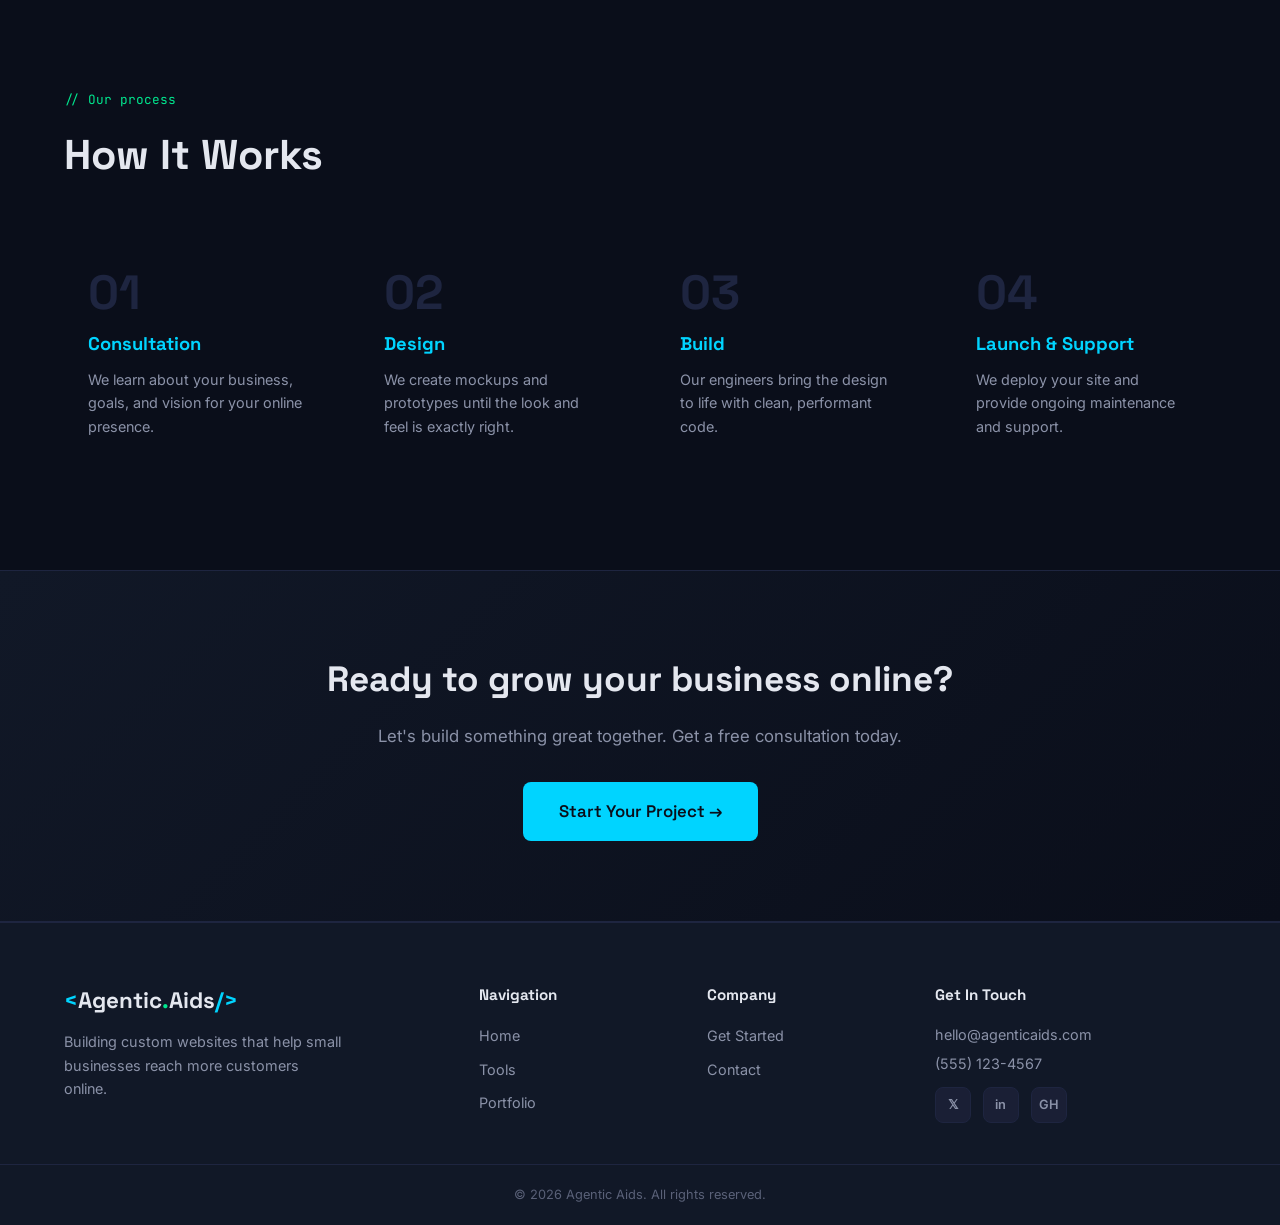
==== commit 6f1e1308: "Hide pricing page links and remove plan select from Get Started form Commented out Pricing nav and f" ====
--- a/index.html
+++ b/index.html
@@ -23,7 +23,7 @@
         <li><a href="index.html" class="nav-link active">Home</a></li>
         <li><a href="pages/tools.html" class="nav-link">Tools</a></li>
         <li><a href="pages/portfolio.html" class="nav-link">Portfolio</a></li>
-        <li><a href="pages/pricing.html" class="nav-link">Pricing</a></li>
+        <!-- <li><a href="pages/pricing.html" class="nav-link">Pricing</a></li> -->
         <li><a href="pages/contact.html" class="nav-link">Contact</a></li>
         <!-- <li><a href="pages/login.html" class="nav-link nav-login">Login</a></li> -->
         <li><a href="pages/get-started.html" class="nav-link nav-cta">Get Started</a></li>
@@ -152,7 +152,7 @@
           <li><a href="index.html">Home</a></li>
           <li><a href="pages/tools.html">Tools</a></li>
           <li><a href="pages/portfolio.html">Portfolio</a></li>
-          <li><a href="pages/pricing.html">Pricing</a></li>
+          <!-- <li><a href="pages/pricing.html">Pricing</a></li> -->
         </ul>
       </div>
       <div class="footer-links">
